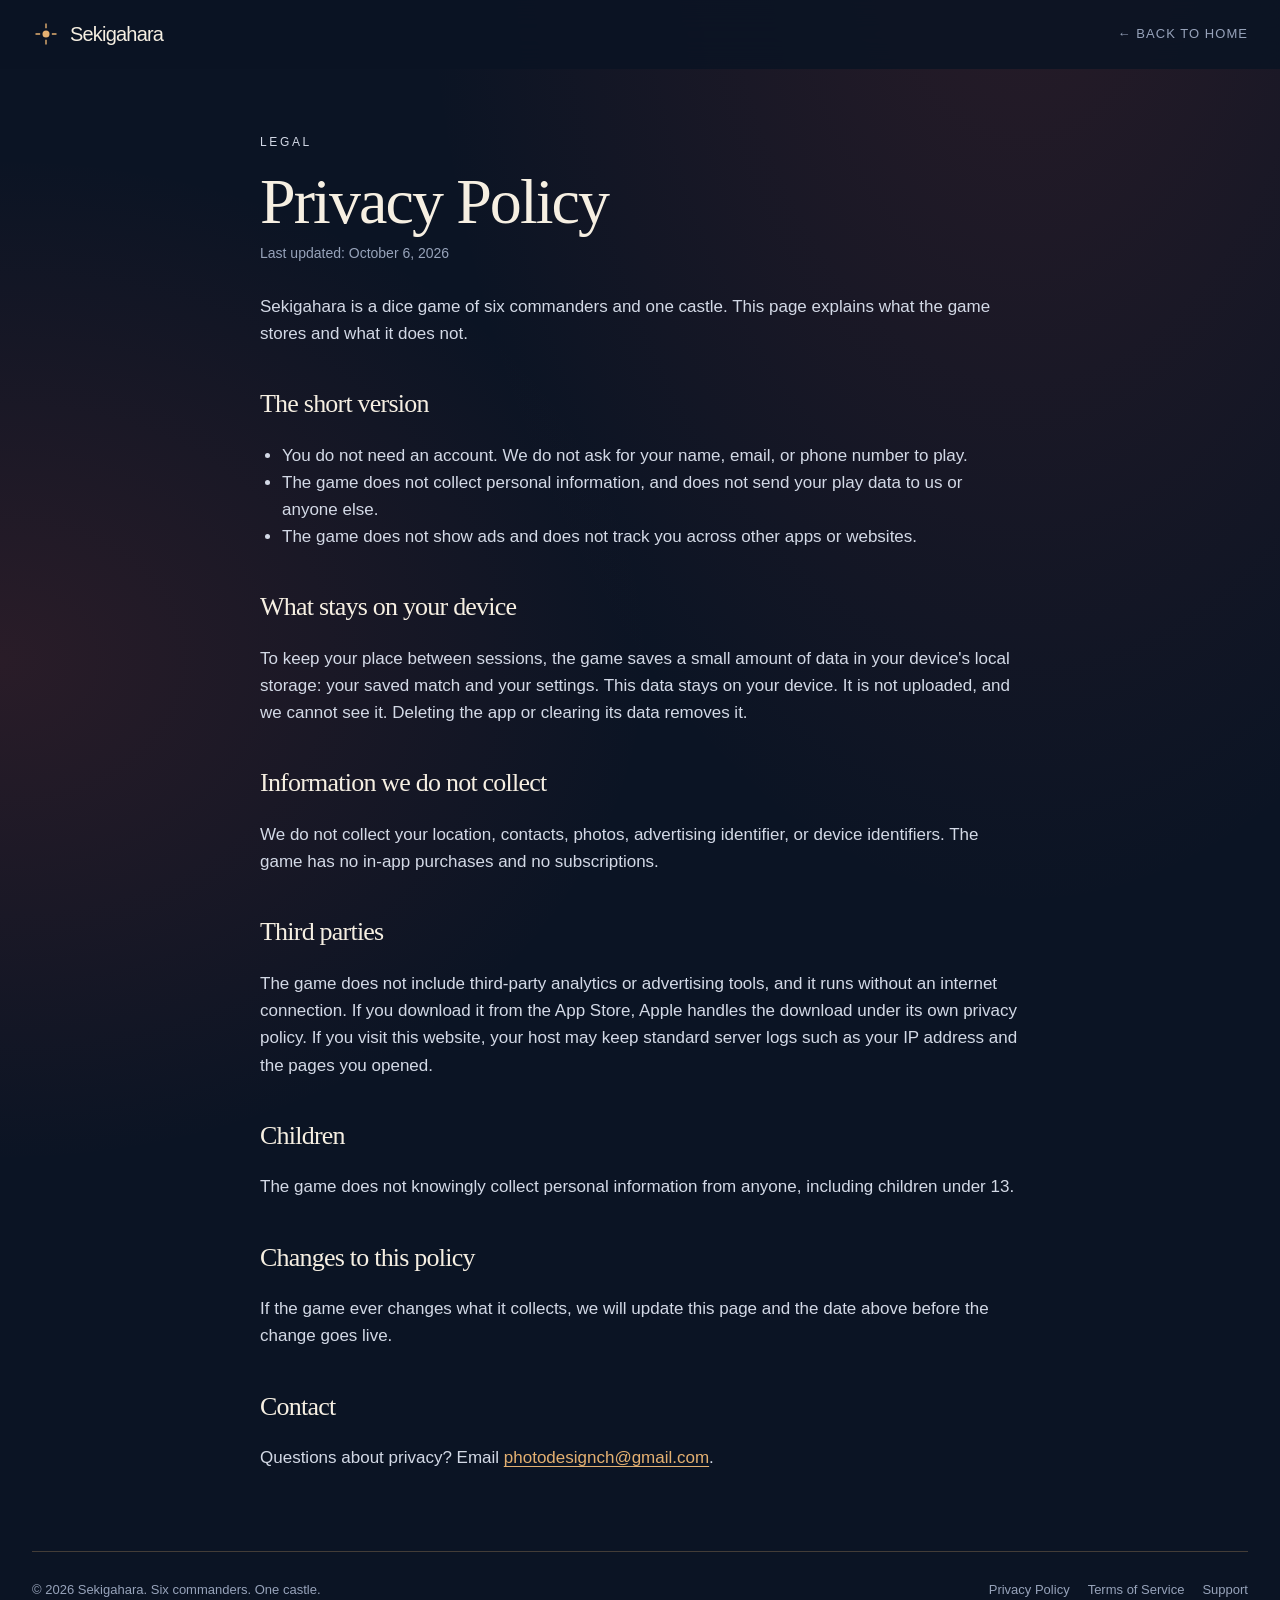
==== privacy.html @ 61c54194 "initial page" ====
<!doctype html>
<html lang="en">
<head>
<meta charset="utf-8">
<meta name="viewport" content="width=device-width, initial-scale=1">
<meta name="theme-color" content="#0b1424">
<meta name="description" content="How Sekigahara handles your information.">
<title>Privacy Policy — Sekigahara</title>
<link rel="icon" href="data:image/svg+xml,%3Csvg xmlns='http://www.w3.org/2000/svg' viewBox='0 0 64 64'%3E%3Crect width='64' height='64' rx='16' fill='%230b1424'/%3E%3Ccircle cx='32' cy='32' r='8' fill='%23e4b071'/%3E%3Cpath d='M32 8v8M32 48v8M8 32h8M48 32h8' stroke='%23e4b071' stroke-width='3'/%3E%3C/svg%3E">
<link rel="stylesheet" href="styles.css">
</head>
<body>
<header class="nav">
  <a class="brand" href="index.html" aria-label="Sekigahara home"><svg viewBox="0 0 48 48" fill="none" aria-hidden="true"><circle cx="24" cy="24" r="6" fill="currentColor"/><path d="M24 6v8M24 34v8M6 24h8M34 24h8" stroke="currentColor" stroke-width="2.4"/></svg>Sekigahara</a>
  <nav class="nav-links" aria-label="Page"><a href="index.html">&larr; Back to home</a></nav>
</header>
<main class="legal">

<p class="kicker">Legal</p>
<h1>Privacy Policy</h1>
<p class="updated">Last updated: October 6, 2026</p>
<p>Sekigahara is a dice game of six commanders and one castle. This page explains what the game stores and what it does not.</p>

<h2>The short version</h2>
<ul>
<li>You do not need an account. We do not ask for your name, email, or phone number to play.</li>
<li>The game does not collect personal information, and does not send your play data to us or anyone else.</li>
<li>The game does not show ads and does not track you across other apps or websites.</li>
</ul>

<h2>What stays on your device</h2>
<p>To keep your place between sessions, the game saves a small amount of data in your device's local storage: your saved match and your settings. This data stays on your device. It is not uploaded, and we cannot see it. Deleting the app or clearing its data removes it.</p>

<h2>Information we do not collect</h2>
<p>We do not collect your location, contacts, photos, advertising identifier, or device identifiers. The game has no in-app purchases and no subscriptions.</p>

<h2>Third parties</h2>
<p>The game does not include third-party analytics or advertising tools, and it runs without an internet connection. If you download it from the App Store, Apple handles the download under its own privacy policy. If you visit this website, your host may keep standard server logs such as your IP address and the pages you opened.</p>

<h2>Children</h2>
<p>The game does not knowingly collect personal information from anyone, including children under 13.</p>

<h2>Changes to this policy</h2>
<p>If the game ever changes what it collects, we will update this page and the date above before the change goes live.</p>

<h2>Contact</h2>
<p>Questions about privacy? Email <a href="mailto:photodesignch@gmail.com">photodesignch@gmail.com</a>.</p>

</main>
<footer>
  <p>&copy; 2026 Sekigahara. Six commanders. One castle.</p>
  <p class="legal-links"><a href="privacy.html">Privacy Policy</a> <a href="terms.html">Terms of Service</a> <a href="support.html">Support</a></p>
</footer>
</body>
</html>
---- styles.css ----
:root {
  --bg: #0b1424;
  --bg-raise: #13213a;
  --ink: #f6efe2;
  --body: #d3d9e6;
  --muted: #97a3ba;
  --line: rgba(228, 176, 113, 0.26);
  --accent: #e4b071;
  --accent-ink: #1a1322;
  --amber: #f1d6ac;
  --glow: rgba(200, 70, 60, 0.16);
  --shadow: 0 30px 80px rgba(0, 0, 0, 0.45);
  --nav: rgba(11, 20, 36, 0.88);
  --frame: #08101d;
  --panel: rgba(19, 33, 58, 0.78);
  --viewer: #0a1322;
  --serif: "Iowan Old Style", "Palatino Linotype", Palatino, Georgia, serif;
  --sans: "Avenir Next", Avenir, "Segoe UI", sans-serif;
}

* { box-sizing: border-box; }
html { scroll-behavior: smooth; }
body {
  margin: 0;
  background:
    radial-gradient(ellipse at 80% -10%, var(--glow), transparent 42%),
    radial-gradient(ellipse at 0% 40%, var(--glow), transparent 36%),
    var(--bg);
  color: var(--ink);
  font: 17px/1.6 var(--sans);
  -webkit-font-smoothing: antialiased;
}
img { max-width: 100%; height: auto; display: block; }
a { color: inherit; }
button, a { -webkit-tap-highlight-color: transparent; }
:focus-visible { outline: 2px solid var(--accent); outline-offset: 3px; }

.skip {
  position: absolute;
  left: 12px;
  top: 12px;
  transform: translateY(-160%);
  background: var(--accent);
  color: var(--accent-ink);
  padding: 8px 12px;
  z-index: 20;
}
.skip:focus { transform: none; }

.nav {
  position: sticky;
  top: 0;
  z-index: 10;
  display: flex;
  align-items: center;
  gap: 28px;
  padding: 18px 32px;
  background: var(--nav);
  backdrop-filter: blur(16px);
  border-bottom: 1px solid transparent;
}
.nav-links { display: flex; gap: 22px; margin-left: auto; }
.nav-links a {
  color: var(--muted);
  text-decoration: none;
  font-size: 13px;
  letter-spacing: 0.08em;
  text-transform: uppercase;
}
.nav-links a:hover { color: var(--ink); }
.brand {
  display: flex;
  align-items: center;
  gap: 10px;
  text-decoration: none;
  font-size: 20px;
  letter-spacing: -0.04em;
}
.brand svg { width: 28px; height: 28px; color: var(--accent); }
.brand span { color: var(--accent); }

.hero {
  display: grid;
  grid-template-columns: minmax(280px, 0.85fr) 1.25fr;
  gap: 48px;
  align-items: end;
  width: min(1440px, calc(100% - 64px));
  margin: 0 auto;
  padding: 72px 0 36px;
}
.kicker {
  margin: 0 0 18px;
  color: var(--accent);
  font-size: 12px;
  letter-spacing: 0.22em;
  text-transform: uppercase;
}
h1, h2, h3 { font-family: var(--serif); font-weight: 500; letter-spacing: -0.03em; }
h1 {
  margin: 0;
  font-size: clamp(52px, 6vw, 84px);
  line-height: 0.96;
}
.lede {
  max-width: 38rem;
  color: var(--body);
  font-size: 18px;
  margin: 24px 0 0;
}
.hero-actions { display: flex; flex-wrap: wrap; gap: 12px; margin-top: 28px; }
.btn, button.store {
  display: inline-flex;
  align-items: center;
  justify-content: center;
  text-decoration: none;
  background: var(--accent);
  color: var(--accent-ink);
  font: 600 16px/1 var(--sans);
  padding: 14px 18px;
  border-radius: 10px;
  border: 1px solid var(--accent);
  cursor: pointer;
}
.btn.ghost, button.store.ghost {
  background: transparent;
  color: var(--ink);
  border-color: var(--line);
}
.btn:hover, button.store:hover { filter: brightness(1.08); }
.fine {
  margin: 16px 0 0;
  color: var(--muted);
  font-size: 13px;
}

.hero-shot { margin: 0; }
.frame {
  margin: 0;
  padding: 0;
  border: 1px solid var(--line);
  border-radius: 18px;
  overflow: hidden;
  background: var(--frame);
  box-shadow: var(--shadow);
}
.frame img, .shot img { width: 100%; }
button.shot {
  display: block;
  width: 100%;
  padding: 0;
  border: 0;
  background: none;
  color: inherit;
  cursor: zoom-in;
  text-align: left;
  font: inherit;
}
.caption {
  margin: 10px 2px 0;
  color: var(--muted);
  font-size: 13px;
  letter-spacing: 0.01em;
}

.facts {
  width: min(1440px, calc(100% - 64px));
  margin: 28px auto 0;
  padding: 0;
  list-style: none;
  display: grid;
  grid-template-columns: repeat(5, 1fr);
  border-top: 1px solid var(--line);
  border-bottom: 1px solid var(--line);
}
.facts li { padding: 22px 18px 22px 0; }
.facts strong {
  display: block;
  font-family: var(--serif);
  font-size: 34px;
  font-weight: 500;
  letter-spacing: -0.04em;
  line-height: 1;
}
.facts span { display: block; margin-top: 8px; color: var(--muted); font-size: 13px; }

.section {
  width: min(1440px, calc(100% - 64px));
  margin: 0 auto;
  padding: 96px 0 0;
  scroll-margin-top: 72px;
}
.section h2 {
  margin: 8px 0 12px;
  font-size: clamp(36px, 4vw, 56px);
  line-height: 1.05;
  max-width: 18ch;
}
.section .intro { max-width: 42rem; color: var(--body); margin: 0 0 28px; }

.split {
  display: grid;
  grid-template-columns: 0.8fr 1.2fr;
  gap: 36px;
  align-items: start;
}
.split.flip { grid-template-columns: 1.2fr 0.8fr; }
.split.flip .copy { order: 2; }

.pair {
  display: grid;
  grid-template-columns: 1.2fr 0.8fr;
  gap: 16px;
}
.stack { display: grid; gap: 16px; }

.cinema {
  width: min(1440px, calc(100% - 64px));
  margin: 88px auto 0;
  display: grid;
  grid-template-columns: 1.4fr 1fr;
  gap: 16px;
}
.cinema .tall { grid-row: span 2; }

.orders {
  display: grid;
  grid-template-columns: repeat(3, 1fr);
  gap: 12px;
  margin-top: 8px;
}
.orders article {
  border: 1px solid var(--line);
  border-radius: 14px;
  padding: 16px;
  background: var(--panel);
  min-height: 150px;
}
.orders em {
  display: block;
  font-style: normal;
  color: var(--accent);
  font-size: 12px;
  letter-spacing: 0.16em;
}
.orders h3 { margin: 14px 0 8px; font-size: 22px; }
.orders p { margin: 0; color: var(--muted); font-size: 14px; }

.races {
  display: grid;
  grid-template-columns: repeat(3, 1fr);
  gap: 12px;
  margin-top: 16px;
}
.races article {
  border: 1px solid var(--line);
  border-radius: 14px;
  padding: 18px 18px 16px;
  background: var(--panel);
  border-top: 3px solid var(--race, var(--accent));
}
.races h3 { margin: 0 0 4px; font-size: 26px; color: var(--race, var(--ink)); }
.races .species { margin: 0 0 10px; color: var(--muted); font-size: 13px; letter-spacing: 0.08em; }
.races p { margin: 0; color: var(--body); font-size: 14px; }

.device-block { margin-top: 42px; }
.device-block h3 { margin: 0; font-size: 34px; }
.device-block .meta { margin: 8px 0 18px; color: var(--muted); font-size: 14px; max-width: 46rem; }
.ipad-stage {
  display: grid;
  grid-template-columns: minmax(0, 1.45fr) minmax(200px, 0.55fr);
  gap: 18px;
  align-items: start;
}
.phone-stage {
  display: grid;
  grid-template-columns: minmax(180px, 250px) minmax(0, 1fr);
  gap: 22px;
  align-items: center;
}
.bezel {
  background: var(--frame);
  border: 1px solid var(--line);
  box-shadow: var(--shadow);
}
.bezel.ipad-land, .bezel.ipad-port { border-radius: 22px; padding: 12px; }
.bezel.phone-port { border-radius: 34px; padding: 10px; }
.bezel.phone-land { border-radius: 28px; padding: 10px 12px; }
.bezel img { border-radius: 12px; }
.bezel.phone-port img { border-radius: 26px; }
.bezel.phone-land img { border-radius: 18px; }
.more-shots {
  display: grid;
  grid-template-columns: repeat(4, minmax(0, 1fr));
  gap: 14px;
  margin-top: 18px;
}
.more-shots .span2 { grid-column: span 2; }
.more-shots figure { margin: 0; }

.gallery {
  display: grid;
  grid-template-columns: repeat(3, 1fr);
  gap: 18px 14px;
}
.gallery figure { margin: 0; }

.note { margin-top: 22px; color: var(--muted); font-size: 13px; }

footer {
  width: min(1440px, calc(100% - 64px));
  margin: 80px auto 0;
  padding: 28px 0 48px;
  border-top: 1px solid var(--line);
  display: flex;
  justify-content: space-between;
  gap: 24px;
  color: var(--muted);
  font-size: 13px;
}
footer p { margin: 0; max-width: 46rem; }

#viewer {
  width: min(1200px, calc(100% - 32px));
  padding: 0;
  border: 1px solid var(--line);
  border-radius: 16px;
  background: var(--viewer);
  color: var(--ink);
  box-shadow: var(--shadow);
}
#viewer::backdrop { background: rgba(8, 6, 5, 0.82); }
#viewer img { width: 100%; max-height: 82vh; object-fit: contain; background: var(--frame); }
#viewer p { margin: 0; padding: 12px 16px 16px; color: var(--body); font-size: 14px; }
#viewer form { position: absolute; top: 10px; right: 10px; }
#viewer button {
  border: 1px solid var(--line);
  background: var(--nav);
  color: var(--ink);
  border-radius: 999px;
  padding: 8px 12px;
  cursor: pointer;
}

@media (max-width: 980px) {
  .hero, .split, .split.flip, .cinema, .pair, .facts, .orders, .races, .gallery {
    grid-template-columns: 1fr;
  }
  .split.flip .copy { order: 0; }
  .cinema .tall { grid-row: auto; }
  .facts { grid-template-columns: 1fr 1fr; }
  .facts li:last-child { grid-column: 1 / -1; }
  .orders, .ipad-stage, .phone-stage, .more-shots { grid-template-columns: 1fr; }
  .more-shots .span2 { grid-column: auto; }
  .phone-stage { justify-items: center; }
  .bezel.phone-port { width: min(260px, 100%); }
  .nav { padding: 14px 16px; gap: 12px; }
  .nav-links { display: none; }
  .hero, .section, .cinema, .facts, footer { width: min(1440px, calc(100% - 32px)); }
  .hero { padding-top: 36px; gap: 28px; }
  h1 { font-size: 46px; }
}

@media (prefers-reduced-motion: reduce) {
  html { scroll-behavior: auto; }
}

/* legal and support pages */
.legal { width: min(760px, calc(100% - 32px)); margin: 0 auto; padding: 64px 0 0; }
.legal h1 { font-size: clamp(40px, 6vw, 64px); line-height: 1; margin: 0 0 8px; }
.legal h2 { font-size: 26px; margin: 36px 0 8px; }
.legal p, .legal li { color: var(--body); }
.legal ul { padding-left: 22px; }
.legal a { color: var(--accent); text-underline-offset: 3px; }
.legal .updated { color: var(--muted); font-size: 14px; margin: 0 0 28px; }
.contact-card { margin: 28px 0 8px; padding: 6px 22px 10px; border: 1px solid var(--line); border-radius: 16px; background: var(--panel); }
.contact-card h2 { margin-top: 16px; }
.legal details { border-bottom: 1px solid var(--line); padding: 14px 0; }
.legal summary { cursor: pointer; font-weight: 600; color: var(--ink); }
.legal details p { margin: 10px 0 0; }
.legal-links { display: flex; flex-wrap: wrap; gap: 18px; }
.legal-links a { text-decoration: none; }
.legal-links a:hover { color: var(--ink); text-decoration: underline; }
@media (max-width: 980px) { .nav-links { display: flex; margin-left: auto; } .nav-links a:not(:last-child) { display: none; } footer { flex-direction: column; } }

.pill{display:inline-block;margin-left:10px;padding:3px 10px;border:1px solid var(--line);border-radius:999px;color:var(--accent);font:600 11px/1.4 var(--sans);letter-spacing:.14em;text-transform:uppercase;vertical-align:middle}
button.store{background:#000;color:#fff;border-color:#555;min-width:200px;min-height:48px}
.cmd{border-top-color:#c8463c!important}
.soon{display:grid;grid-template-columns:1fr 1fr;gap:36px;align-items:center;border:1px solid var(--line);border-radius:18px;padding:28px;background:var(--panel)}
.soon h3{font-size:30px;margin:6px 0 8px}
.soon p{color:var(--body);margin:0}
@media (max-width:980px){.soon{grid-template-columns:1fr}.nav-links a:not(:last-child){display:none}}
.goals{list-style:none;padding:0;margin:0;color:var(--body)}
.goals li{padding:10px 0;border-top:1px solid var(--line)}
.goals b{color:var(--accent);margin-right:6px}
.tabs{display:flex;flex-wrap:wrap;gap:8px;margin:0 0 8px}
.tabs button{font:600 15px/1 var(--sans);padding:12px 20px;border-radius:999px;border:1px solid var(--line);background:transparent;color:var(--muted);cursor:pointer}
.tabs button:hover{color:var(--ink)}
.tabs button[aria-selected=true]{background:var(--accent);border-color:var(--accent);color:var(--accent-ink)}
.tabs button[aria-selected=true] .pill{color:var(--accent-ink);border-color:var(--accent-ink)}
[role=tabpanel][hidden]{display:none}
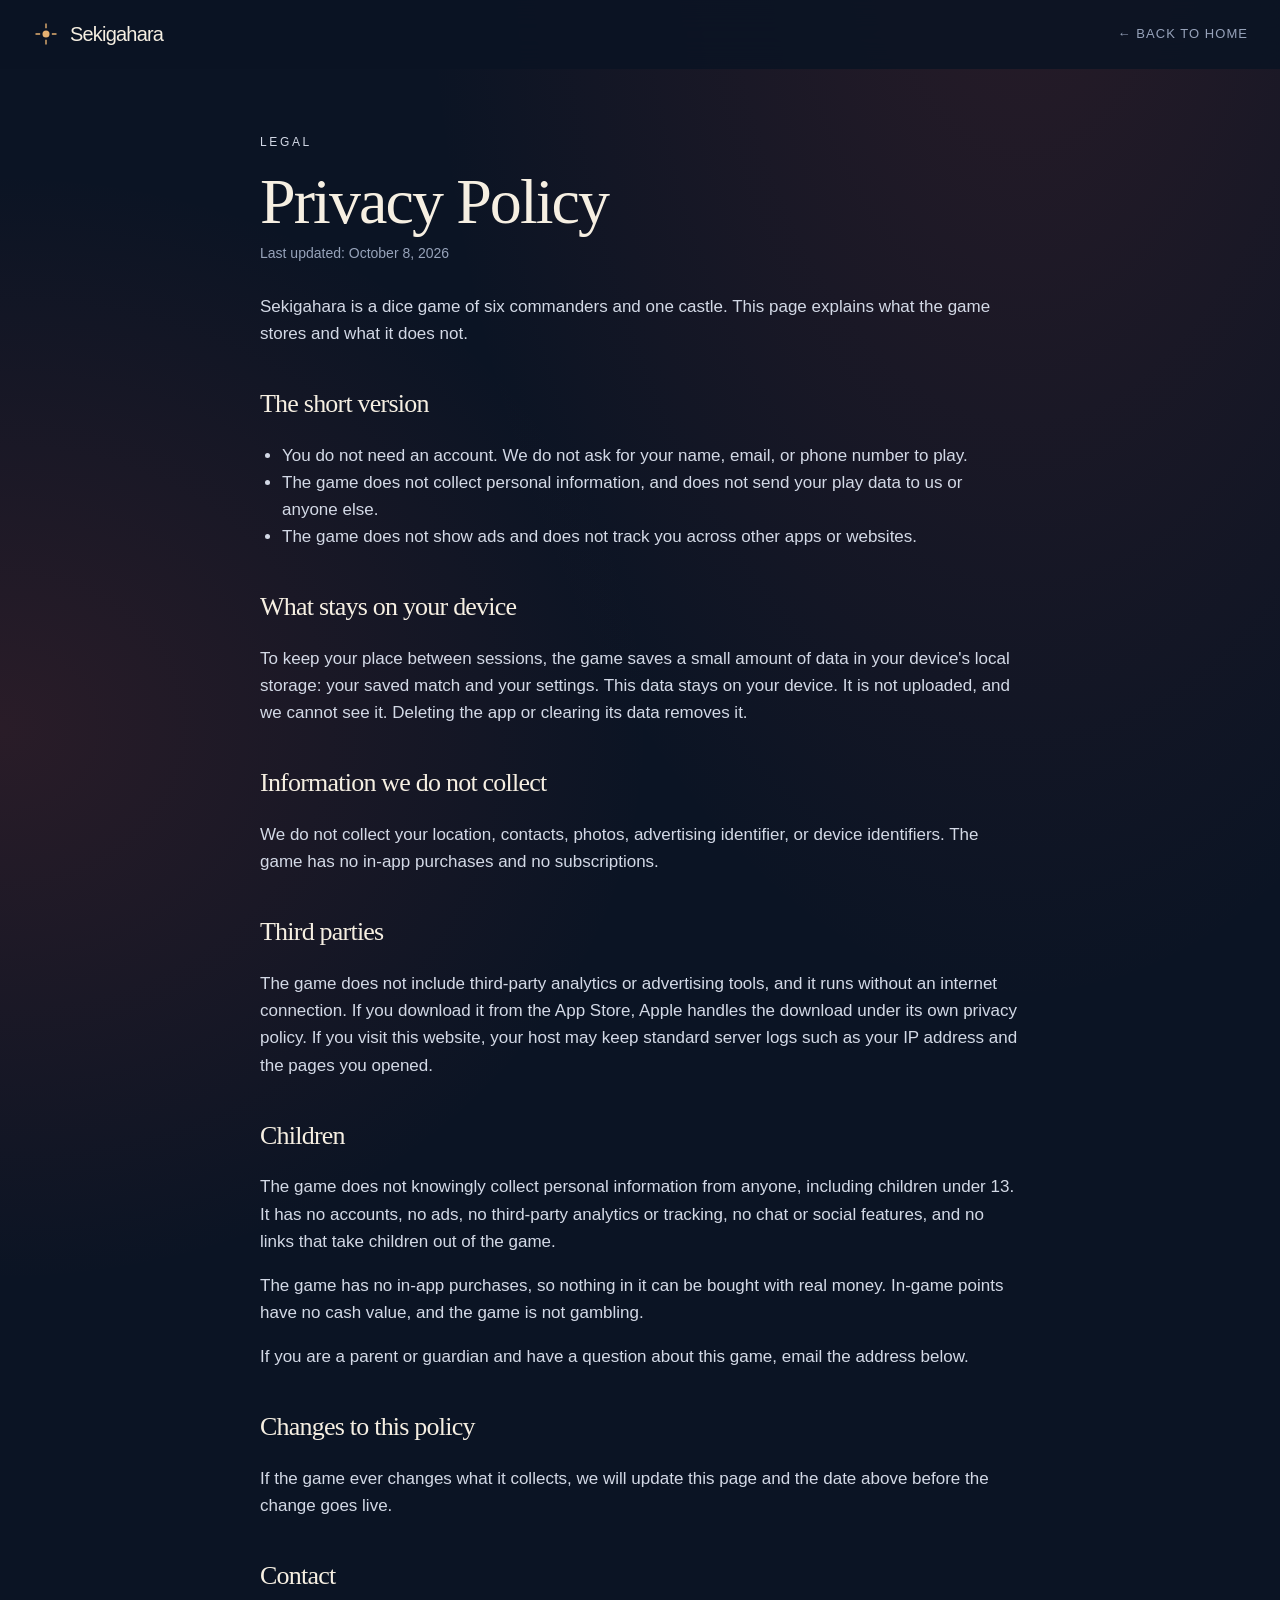
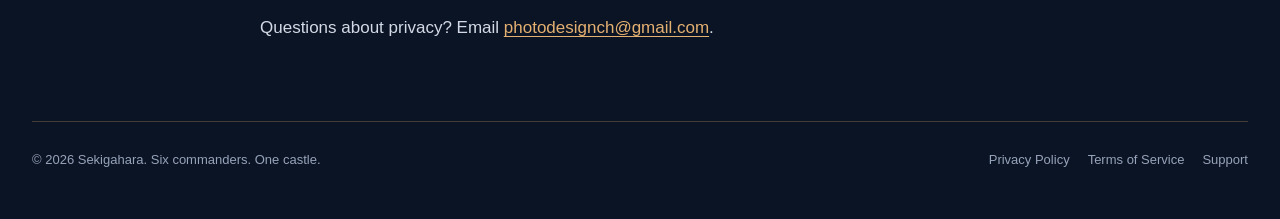
==== commit 780841d2: "update prvaicy for kids" ====
--- a/privacy.html
+++ b/privacy.html
@@ -18,7 +18,7 @@
 
 <p class="kicker">Legal</p>
 <h1>Privacy Policy</h1>
-<p class="updated">Last updated: October 6, 2026</p>
+<p class="updated">Last updated: October 8, 2026</p>
 <p>Sekigahara is a dice game of six commanders and one castle. This page explains what the game stores and what it does not.</p>
 
 <h2>The short version</h2>
@@ -38,7 +38,9 @@
 <p>The game does not include third-party analytics or advertising tools, and it runs without an internet connection. If you download it from the App Store, Apple handles the download under its own privacy policy. If you visit this website, your host may keep standard server logs such as your IP address and the pages you opened.</p>
 
 <h2>Children</h2>
-<p>The game does not knowingly collect personal information from anyone, including children under 13.</p>
+<p>The game does not knowingly collect personal information from anyone, including children under 13. It has no accounts, no ads, no third-party analytics or tracking, no chat or social features, and no links that take children out of the game.</p>
+<p>The game has no in-app purchases, so nothing in it can be bought with real money. In-game points have no cash value, and the game is not gambling.</p>
+<p>If you are a parent or guardian and have a question about this game, email the address below.</p>
 
 <h2>Changes to this policy</h2>
 <p>If the game ever changes what it collects, we will update this page and the date above before the change goes live.</p>
